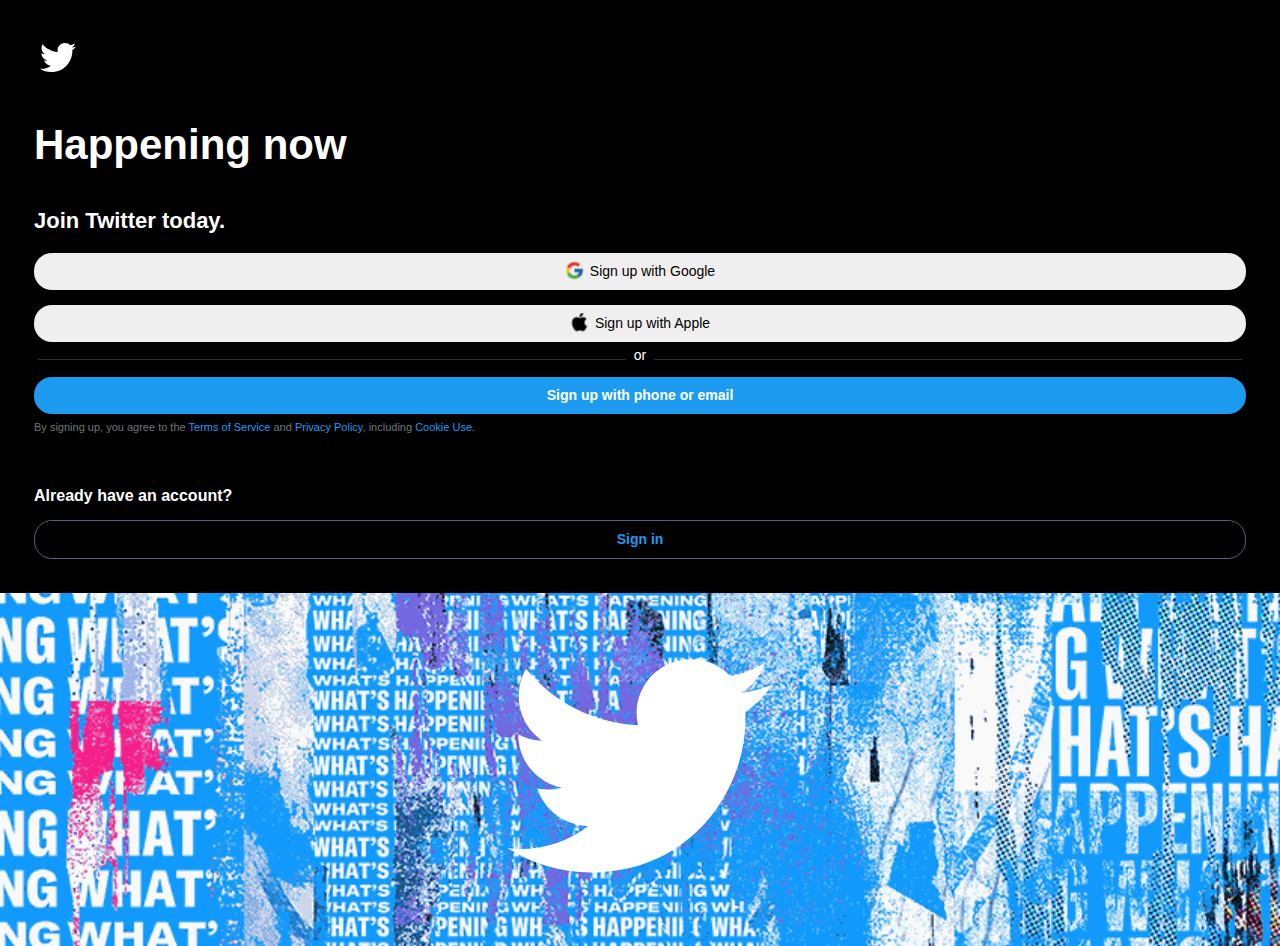
==== src/index.html @ 7ac5ad70 "Main twitter register/login page, mobile first" ====
<!DOCTYPE html>
<html lang="en">
<head>
    <meta charset="UTF-8">
    <meta http-equiv="X-UA-Compatible" content="IE=edge">
    <meta name="viewport" content="width=device-width, initial-scale=1.0">
    <link rel="shortcut icon" href="./Assets/icons/twitter-favicon.png" type="image/x-icon">
    <link rel="stylesheet" href="./CSS/index.css">
    <link rel="stylesheet" href="./CSS/reset-css.css">
    <title>Twitter Clone | Html and Css</title>
</head>
<body>    
    <main class="main">
        <section class="main-content">
            <img src="./Assets/icons/twitter-icon-white.svg" alt="white twitter logo">
            <h1>Happening now</h1>
            <h2>Join Twitter today.</h2>
            <div class="main-content--register">
                <button class="main-content--register__button"><span class="icon google-icon"></span>Sign up with Google</button>
                <button class="main-content--register__button"><span class="icon apple-icon"></span>Sign up with Apple</button>
                <div class="main-content--login--division">
                    <div class="main-content--login--division__line">
                        <div></div>
                    </div>
                    <p>or</p>
                    <div class="main-content--login--division__line">
                        <div></div>
                    </div>
                </div>
                <button class="main-content--register__button email-phone__button">Sign up with phone or email</button>
                <p class="main-content--register__terms">By signing up, you agree to the <a href="#" class="main-content--register__blue-text">Terms of Service</a> and <a href="#" class="main-content--register__blue-text">Privacy Policy</a>, including <a href="#" class="main-content--register__blue-text">Cookie Use.</a></p>
            </div>
            <div class="main-content--login">
                <h3>Already have an account?</h3>
                <button class="main-content--login--button__black">Sign in</button>
            </div>
        </section>
        <section class="main--images">
            <img class="images--twitter-logo" src="./Assets/icons/twitter-icon-white.svg" alt="white twitter logo">
        </section>
    </main>
    <footer></footer>    
</body>
</html>
---- src/CSS/index.css ----
html {
    font-family: -apple-system, BlinkMacSystemFont, 'Segoe UI', Roboto, Oxygen, Ubuntu, Cantarell, 'Open Sans', 'Helvetica Neue', sans-serif;
}
.main-content {
    width: 100%;
    padding: 34px;
    background-color: #000000;
    color: white;
}

.main-content h1 {
    margin: 38px 0;
    font-size: 42px;
    font-weight: 700;
    line-height: 49px;
}

.main-content h2 {
    margin-bottom: 19px;
    font-size: 22px;
    line-height: 27px;
}

.main-content--register {
    display: flex;
    flex-direction: column;
}

.main-content--register__button {
    border: none;
    border-radius: 18px;
    padding: 8px 0;
    font-size: 14px;
    display: flex;
    justify-content: center;
    gap: 6px;
}

.main-content--register__button:first-of-type {
    margin-bottom: 15px;
}

.icon {
    display: inline-block;
    width: 19px;
    height: 19px;
    object-fit: contain;
    background-repeat: no-repeat;
    background-position: center;
}

.google-icon {
    background-image: url(../Assets/icons/google-icon.png);
}

.apple-icon {
    background-image: url(../Assets/icons/apple-icon.png);
}

.main-content--login--division {
    display: flex;
    margin: 4px 0;
    justify-content: center;
    gap: 4px;
}

.main-content--login--division__line {
    display: flex;
    width: 100%;    
    height: 27px;
    justify-content: center;
    align-items: center;
    margin: 0 4px;
}


.main-content--login--division__line div {
    width: 100%;
    height: 1px;
    background-color: rgb(47, 51, 54);    
}

.main-content--login--division p {
    font-size: 14px;
    line-height: 19px;
    font-weight: 400;
}

.email-phone__button {
    background-color: #1d9bf0;
    color: white;
    font-weight: 700;
    margin-bottom: 8px;
}

.main-content--register__terms {
    font-size: 11px;
    font-weight: 400;
    line-height: 11px;
    color: rgb(113, 118, 123);
    margin-bottom: 15px;
}

.main-content--register__blue-text {
    color: rgb(29, 155, 240);
    text-decoration: none;
}

.main-content--register__blue-text:hover {
    text-decoration: underline;
}

.main-content--login {
    margin-top: 38px;
}

.main-content--login h3 {
    font-size: 16px;
    margin-bottom: 15px;
    font-weight: 700;
    line-height: 19px;
}

.main-content--login--button__black {
    width: 100%;
    border-color: rgb(83, 100, 113);
    border-width: 1px;
    border-radius: 18px;
    border-style: solid;
    padding: 8px 0;
    font-size: 14px;
    font-weight: 700;
    color: rgb(29, 155, 240);
    background-color: #000000;
}

.main--images {
    width: 100%;
    height: 100%;
    display: grid;
    place-content: center;
    background-image: url(../Assets/img/background-image-twitter.png);
    background-position: center center;
    background-repeat: no-repeat;
    background-size: cover;
}
.images--twitter-logo {
    width: 400px;
    height: 353px;
    
}
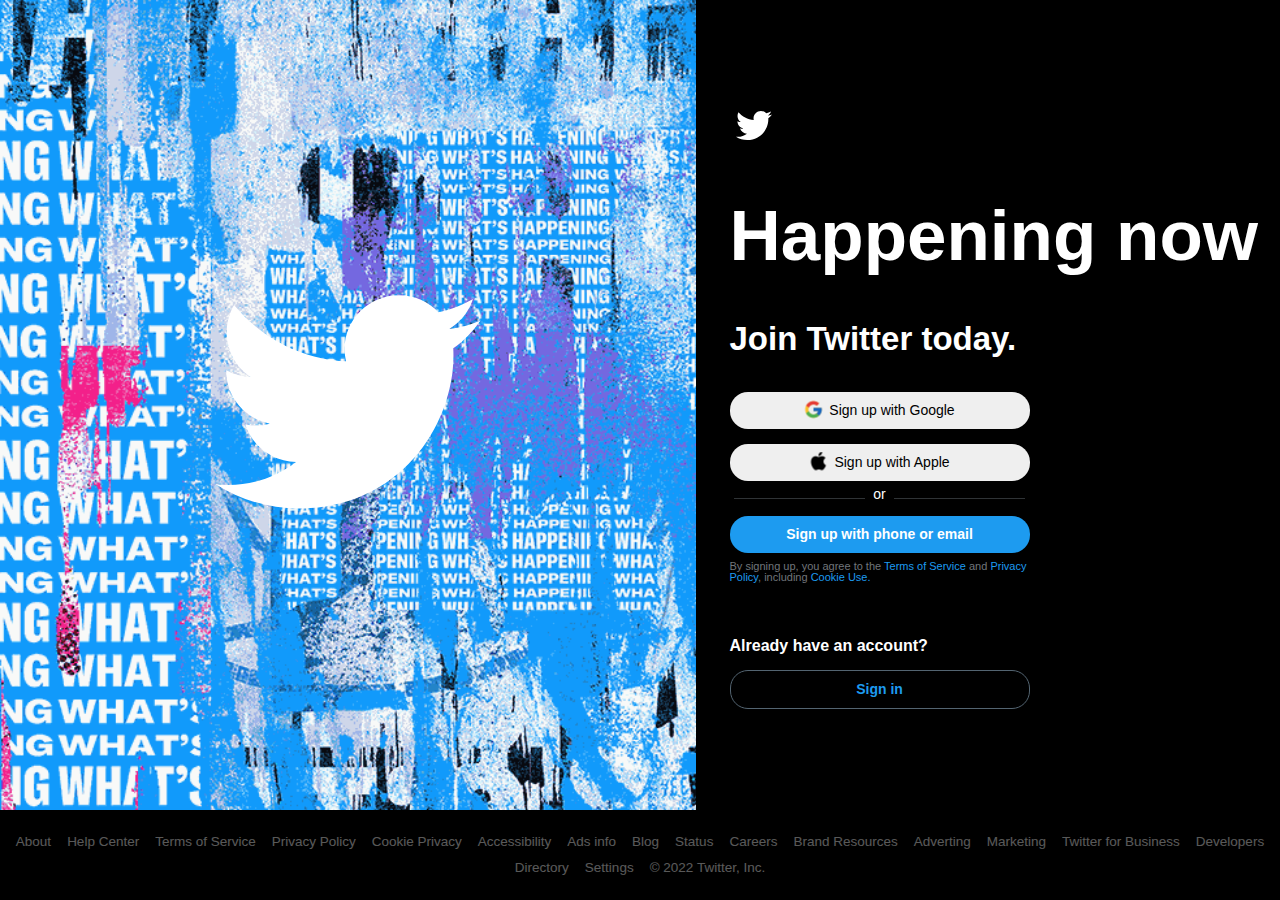
==== commit c39a81c9: "Responsive design termiando, inicio de creacion de news pages" ====
--- a/src/index.html
+++ b/src/index.html
@@ -32,13 +32,34 @@
             </div>
             <div class="main-content--login">
                 <h3>Already have an account?</h3>
-                <button class="main-content--login--button__black">Sign in</button>
+                <button type="button" href="./pages/signup-email.html" class="main-content--login--button__black">Sign in</button>
             </div>
         </section>
         <section class="main--images">
             <img class="images--twitter-logo" src="./Assets/icons/twitter-icon-white.svg" alt="white twitter logo">
         </section>
     </main>
-    <footer></footer>    
+    <footer class="footer">
+        <ul class="footer--list">
+            <li><a href="#">About</a></li>
+            <li><a href="#">Help Center</a></li>
+            <li><a href="#">Terms of Service</a></li>
+            <li><a href="#">Privacy Policy</a></li>
+            <li><a href="#">Cookie Privacy</a></li>
+            <li><a href="#">Accessibility</a></li>
+            <li><a href="#">Ads info</a></li>
+            <li><a href="#">Blog</a></li>
+            <li><a href="#">Status</a></li>
+            <li><a href="#">Careers</a></li>
+            <li><a href="#">Brand Resources</a></li>
+            <li><a href="#">Adverting</a></li>
+            <li><a href="#">Marketing</a></li>
+            <li><a href="#">Twitter for Business</a></li>
+            <li><a href="#">Developers</a></li>
+            <li><a href="#">Directory</a></li>
+            <li><a href="#">Settings</a></li>
+            <li><a href="#">© 2022 Twitter, Inc.</a></li>
+        </ul>
+    </footer>    
 </body>
 </html>--- a/src/CSS/index.css
+++ b/src/CSS/index.css
@@ -1,39 +1,51 @@
 html {
     font-family: -apple-system, BlinkMacSystemFont, 'Segoe UI', Roboto, Oxygen, Ubuntu, Cantarell, 'Open Sans', 'Helvetica Neue', sans-serif;
+    font-size: 62.5%;
+}
+
+a {
+    text-decoration: none;
+    color: inherit;
+}
+.main {
+    background-color: #000000;
 }
 .main-content {
-    width: 100%;
-    padding: 34px;
-    background-color: #000000;
+    padding: 34px 19px;
+    width: 90%;
+    margin: 0 auto;    
     color: white;
 }
 
 .main-content h1 {
     margin: 38px 0;
-    font-size: 42px;
-    font-weight: 700;
-    line-height: 49px;
+    font-size: 4.2rem;
+    font-weight: 700;
+    line-height: 4.9rem;
 }
 
 .main-content h2 {
     margin-bottom: 19px;
-    font-size: 22px;
-    line-height: 27px;
+    font-size: 2.2rem;
+    line-height: 2.7rem;
 }
 
 .main-content--register {
     display: flex;
     flex-direction: column;
+    width: 80%;
+    min-width: 270px;
 }
 
 .main-content--register__button {
     border: none;
     border-radius: 18px;
     padding: 8px 0;
-    font-size: 14px;
+    font-size: 1.4rem;
     display: flex;
     justify-content: center;
     gap: 6px;
+    width: 100%;
 }
 
 .main-content--register__button:first-of-type {
@@ -81,8 +93,8 @@
 }
 
 .main-content--login--division p {
-    font-size: 14px;
-    line-height: 19px;
+    font-size: 1.4rem;
+    line-height: 1.9rem;
     font-weight: 400;
 }
 
@@ -94,9 +106,9 @@
 }
 
 .main-content--register__terms {
-    font-size: 11px;
+    font-size: 1.1rem;
     font-weight: 400;
-    line-height: 11px;
+    line-height: 1.1rem;
     color: rgb(113, 118, 123);
     margin-bottom: 15px;
 }
@@ -112,13 +124,15 @@
 
 .main-content--login {
     margin-top: 38px;
+    width: 80%;
+    min-width: 264px;
 }
 
 .main-content--login h3 {
-    font-size: 16px;
+    font-size: 1.6rem;
     margin-bottom: 15px;
     font-weight: 700;
-    line-height: 19px;
+    line-height: 1.9rem;
 }
 
 .main-content--login--button__black {
@@ -128,7 +142,7 @@
     border-radius: 18px;
     border-style: solid;
     padding: 8px 0;
-    font-size: 14px;
+    font-size: 1.4rem;
     font-weight: 700;
     color: rgb(29, 155, 240);
     background-color: #000000;
@@ -136,16 +150,94 @@
 
 .main--images {
     width: 100%;
-    height: 100%;
+    height: 60vh;
     display: grid;
     place-content: center;
     background-image: url(../Assets/img/background-image-twitter.png);
-    background-position: center center;
-    background-repeat: no-repeat;
     background-size: cover;
 }
+
 .images--twitter-logo {
     width: 400px;
-    height: 353px;
+    height: 353px;    
+}
+
+.footer{
+    width: 100%;
+    padding: 15px;
+    font-size: 1.2rem;   
+    background: #000000
+}
+  
+.footer--list{  
+    display: flex;
+    flex-wrap: wrap;    
+    list-style: none;
+    padding: 0;
+    justify-content: center;   
+    margin: 0; 
+    align-items: center;   
+}
+  
+.footer--list li{
+    margin: 3px 8px;
+    text-decoration: none;
+}
+  
+.footer--list li a{
+    color: white;
+    opacity: 35%;
+}
+
+
+/* Laptop screen media */
+@media screen and (min-width: 1024px) {
+    .main {
+        display: flex;
+        flex-direction: row-reverse;
+        height: 90vh;
+    }
     
-}+    .main-content {
+        width: 45%;
+        height: 100%;
+        display: flex;
+        flex-direction: column;
+        align-items: flex-start;
+        justify-content: center;
+        margin-left: 15px;
+    }
+
+    .main-content h1 {
+        font-size: 7.1rem;
+        line-height: 80px;
+        font-weight: 700;
+        margin: 46px 0;
+    }
+
+    .main-content h2 {
+        font-size: 3.3rem;
+        margin-bottom: 36px;
+        line-height: 34px;
+        font-weight: 700;
+
+    }
+
+    .main--images {
+        height: 100%;
+        width: 55%;
+    }
+    
+    .main-content--register, .main-content--login {
+        width: 300px;
+    }
+
+    .footer {
+        padding: 10px 0;
+        font-size: 1.35rem;
+        height: 10vh;
+        display: flex;
+        align-items: center;
+        justify-content: center;
+    }
+}
